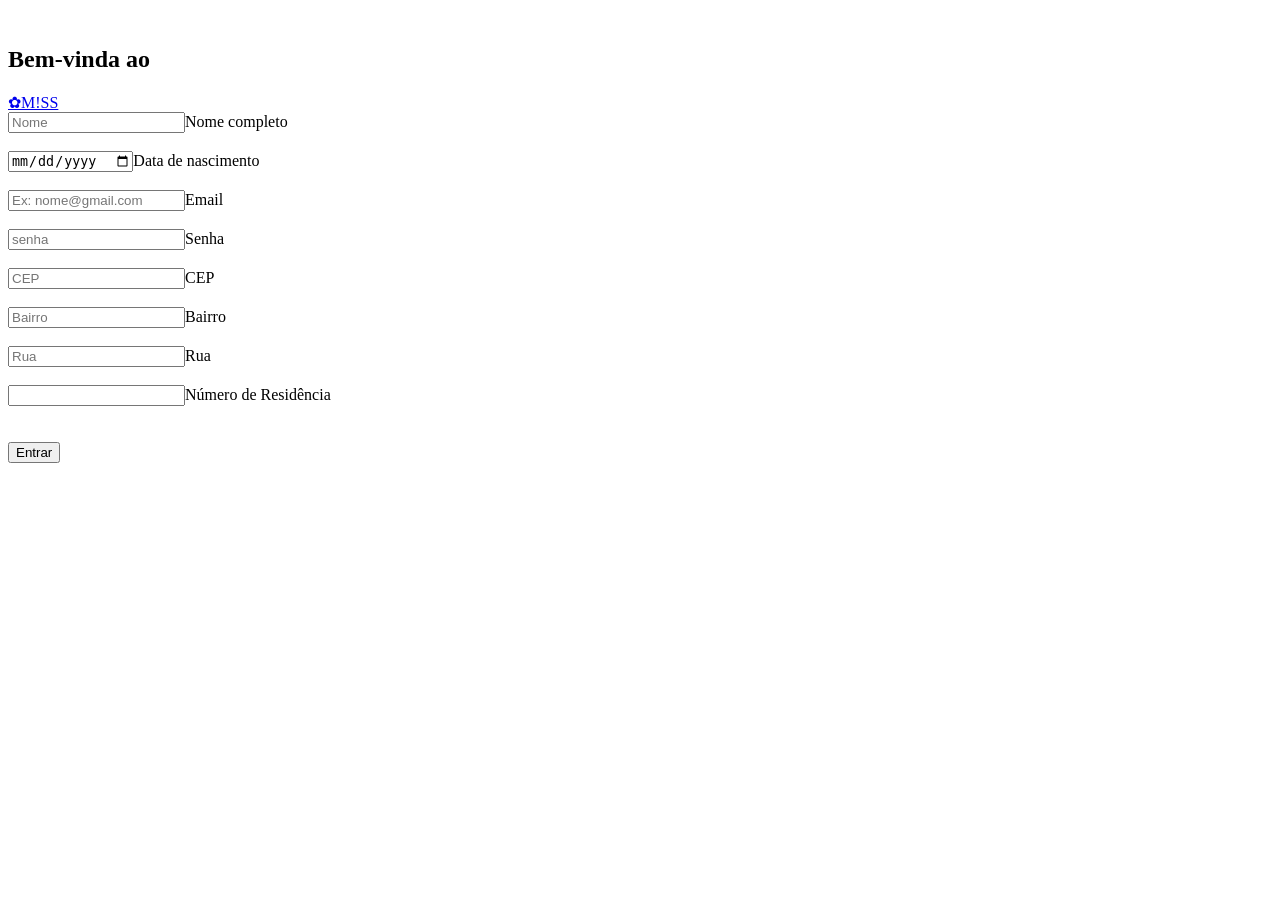
==== cadastro.html @ 67e5e9c2 "Cria formulário de cadastro" ====
<!DOCTYPE html>
<html>
<head>
  <meta charset='utf-8'>
  <meta http-equiv='X-UA-Compatible' content='IE=edge'>
  <title>M!SS - Rede de Proteção</title>
  <meta name='viewport' content='width=device-width, initial-scale=1'>
  <link rel='stylesheet' type='text/css' media='screen' href='style.css'>
  <script src="model.js"></script>
  <script src="view.js"></script>
  <script src="controller.js"></script>
</head>
<header class="topbar">
</header>
<body>
  <div>
    <img src=''>
  </div>
  <div class = "intro">
    <h2>Bem-vinda ao</h2>
    <div class="logo">
    <a class="logo" href="#" aria-label="M!SS início"><span class="logo-flower">✿</span>M!SS</a>
  </div>
  </div>
  <div class="forms">
    <input type="text" placeholder="Nome">Nome completo</input>
    <br>
    <br>
    <input type="date" placeholder="00/00/0000">Data de nascimento</input>
    <br>
    <br>
    <input type="text" placeholder="Ex: nome@gmail.com">Email</input>
    <br>
    <br>
    <input type="password" placeholder="senha">Senha</input>
    <br>
    <br>
    <input type=" " placeholder="CEP">CEP</input>
    <br>
    <br>
    <input type="text" placeholder="Bairro">Bairro</input>
    <br>
    <br>
    <input type="text" placeholder="Rua">Rua</input>
    <br>
    <br>
    <input type="text" placeholder="">Número de Residência</div>
  </div>
  <br>
  <br>
  <button>Entrar</button>
</body>
</html>
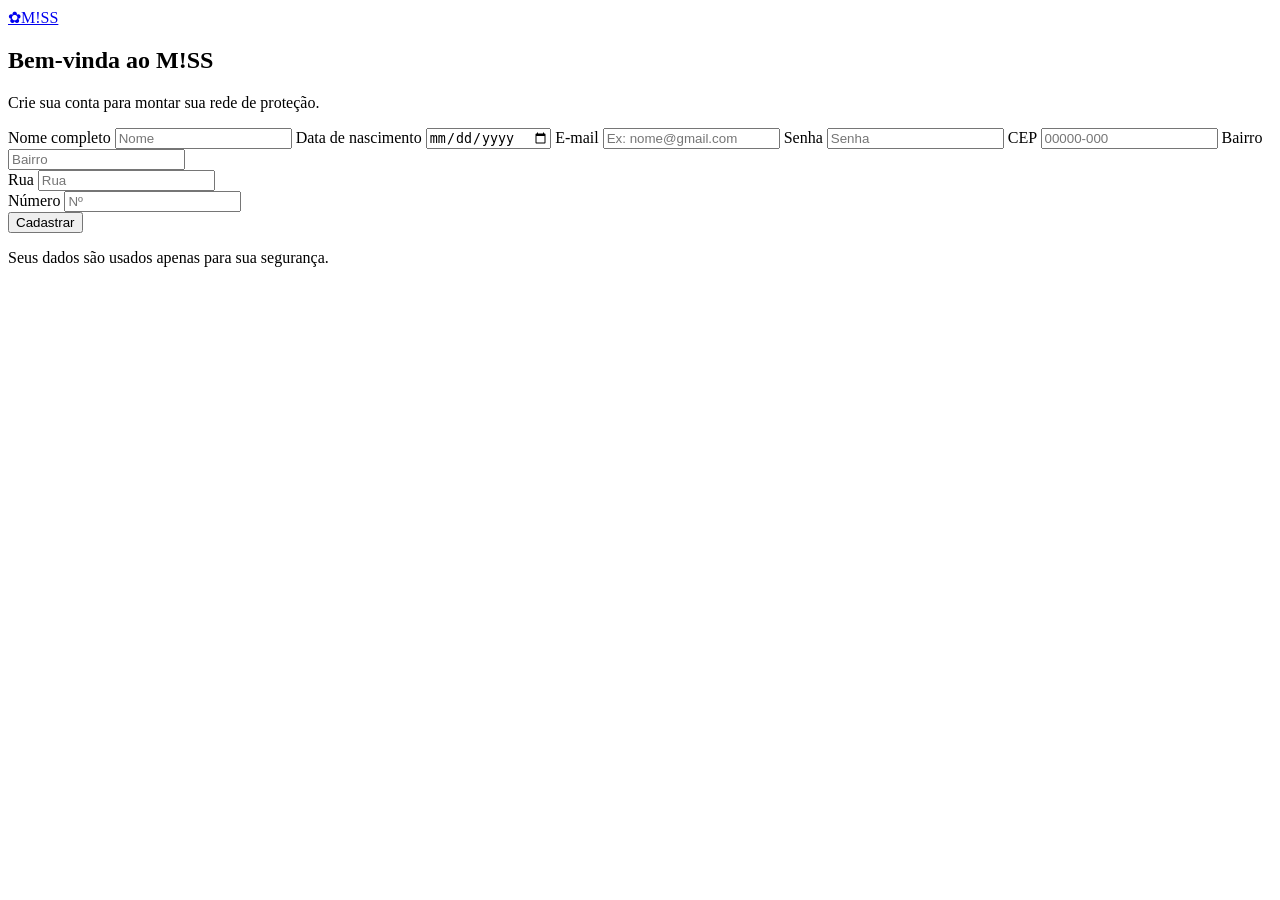
==== commit c6bd8231: "Ajusta elementos da página" ====
--- a/cadastro.html
+++ b/cadastro.html
@@ -1,53 +1,62 @@
 <!DOCTYPE html>
-<html>
+<html lang="pt-BR">
 <head>
-  <meta charset='utf-8'>
-  <meta http-equiv='X-UA-Compatible' content='IE=edge'>
+  <meta charset="utf-8">
+  <meta http-equiv="X-UA-Compatible" content="IE=edge">
   <title>M!SS - Rede de Proteção</title>
-  <meta name='viewport' content='width=device-width, initial-scale=1'>
-  <link rel='stylesheet' type='text/css' media='screen' href='style.css'>
-  <script src="model.js"></script>
-  <script src="view.js"></script>
-  <script src="controller.js"></script>
+  <meta name="viewport" content="width=device-width, initial-scale=1">
+  <link rel="stylesheet" type="text/css" media="screen" href="style2.css">
+  <script src="model.js" defer></script>
+  <script src="view.js" defer></script>
+  <script src="controller.js" defer></script>
 </head>
-<header class="topbar">
-</header>
 <body>
-  <div>
-    <img src=''>
+  <div class="app-shell">
+    <header class="topbar">
+      <a class="logo" href="#" aria-label="M!SS início"><span class="logo-flower">✿</span>M!SS</a>
+    </header>
+
+    <main>
+      <section class="intro">
+        <h1>Bem-vinda ao M!SS</h1>
+        <p class="subheading">Crie sua conta para montar sua rede de proteção.</p>
+      </section>
+
+      <form class="form-card" id="cadastro">
+        <label for="nome">Nome completo</label>
+        <input id="nome" name="nome" type="text" placeholder="Nome" autocomplete="name" required>
+
+        <label for="nascimento">Data de nascimento</label>
+        <input id="nascimento" name="nascimento" type="date" autocomplete="bday" required>
+
+        <label for="email">E-mail</label>
+        <input id="email" name="email" type="email" placeholder="Ex: nome@gmail.com" autocomplete="email" required>
+
+        <label for="senha">Senha</label>
+        <input id="senha" name="senha" type="password" placeholder="Senha" autocomplete="new-password" required>
+
+        <label for="cep">CEP</label>
+        <input id="cep" name="cep" type="text" inputmode="numeric" maxlength="9" placeholder="00000-000" autocomplete="postal-code" required>
+
+        <label for="bairro">Bairro</label>
+        <input id="bairro" name="bairro" type="text" placeholder="Bairro" required>
+
+        <div class="form-row">
+          <div>
+            <label for="rua">Rua</label>
+            <input id="rua" name="rua" type="text" placeholder="Rua" required>
+          </div>
+          <div>
+            <label for="numero">Número</label>
+            <input id="numero" name="numero" type="text" inputmode="numeric" placeholder="Nº" required>
+          </div>
+        </div>
+
+        <button class="primary-button full-width" type="submit">Cadastrar</button>
+      </form>
+
+      <p class="disclaimer">Seus dados são usados apenas para sua segurança.</p>
+    </main>
   </div>
-  <div class = "intro">
-    <h2>Bem-vinda ao</h2>
-    <div class="logo">
-    <a class="logo" href="#" aria-label="M!SS início"><span class="logo-flower">✿</span>M!SS</a>
-  </div>
-  </div>
-  <div class="forms">
-    <input type="text" placeholder="Nome">Nome completo</input>
-    <br>
-    <br>
-    <input type="date" placeholder="00/00/0000">Data de nascimento</input>
-    <br>
-    <br>
-    <input type="text" placeholder="Ex: nome@gmail.com">Email</input>
-    <br>
-    <br>
-    <input type="password" placeholder="senha">Senha</input>
-    <br>
-    <br>
-    <input type=" " placeholder="CEP">CEP</input>
-    <br>
-    <br>
-    <input type="text" placeholder="Bairro">Bairro</input>
-    <br>
-    <br>
-    <input type="text" placeholder="Rua">Rua</input>
-    <br>
-    <br>
-    <input type="text" placeholder="">Número de Residência</div>
-  </div>
-  <br>
-  <br>
-  <button>Entrar</button>
 </body>
 </html>
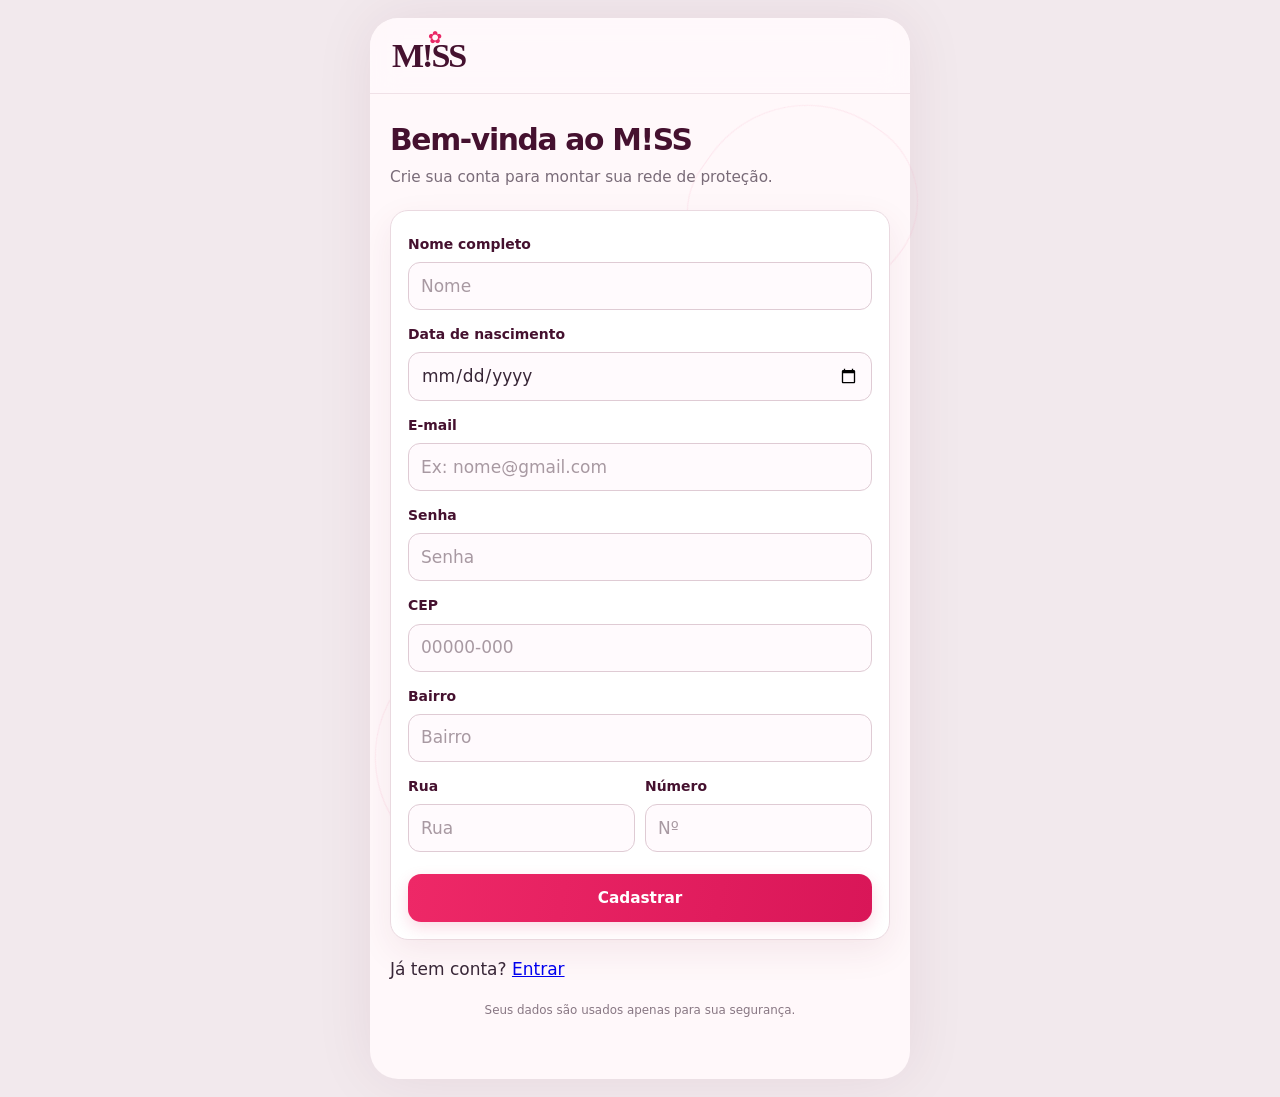
==== commit 1002e0f5: "Liga cadastro ao auth.js e à busca de CEP" ====
--- a/cadastro.html
+++ b/cadastro.html
@@ -6,9 +6,7 @@
   <title>M!SS - Rede de Proteção</title>
   <meta name="viewport" content="width=device-width, initial-scale=1">
   <link rel="stylesheet" type="text/css" media="screen" href="style2.css">
-  <script src="model.js" defer></script>
-  <script src="view.js" defer></script>
-  <script src="controller.js" defer></script>
+  <script src="auth.js" defer></script>
 </head>
 <body>
   <div class="app-shell">
@@ -36,7 +34,8 @@
         <input id="senha" name="senha" type="password" placeholder="Senha" autocomplete="new-password" required>
 
         <label for="cep">CEP</label>
-        <input id="cep" name="cep" type="text" inputmode="numeric" maxlength="9" placeholder="00000-000" autocomplete="postal-code" required>
+        <input id="cep" name="cep" type="text" inputmode="numeric" maxlength="9" pattern="\d{5}-?\d{3}" title="Digite os 8 números do CEP" placeholder="00000-000" autocomplete="postal-code" required>
+        <p class="form-hint" id="cepStatus" role="status" aria-live="polite" hidden></p>
 
         <label for="bairro">Bairro</label>
         <input id="bairro" name="bairro" type="text" placeholder="Bairro" required>
@@ -52,11 +51,15 @@
           </div>
         </div>
 
+        <p class="form-hint" id="cadastroStatus" role="alert" hidden></p>
+
         <button class="primary-button full-width" type="submit">Cadastrar</button>
       </form>
+
+      <p class="form-link">Já tem conta? <a href="login.html">Entrar</a></p>
 
       <p class="disclaimer">Seus dados são usados apenas para sua segurança.</p>
     </main>
   </div>
 </body>
-</html>+</html>
--- a/style2.css
+++ b/style2.css
@@ -0,0 +1,49 @@
+:root {
+    --pink:#e92867; --pink-dark:#9f1749; --rose:#f9dce7; --rose-pale:#fff5f7;
+    --plum:#45112f; --ink:#382637; --muted:#796b78; --line:#ead9e0;
+    --white:#fff; --bg:#fff8fa; --danger:#f32e3e;
+    --shadow:0 12px 34px #7d244014;
+}
+*{box-sizing:border-box}
+html{font-size:17px}
+body{margin:0;background:#f2e9ed;color:var(--ink);font-family:Inter,ui-sans-serif,system-ui,-apple-system,"Segoe UI",sans-serif;line-height:1.45}
+button,input,select{font:inherit}
+button{cursor:pointer}
+button:focus-visible,input:focus-visible,select:focus-visible,a:focus-visible{outline:3px solid #4b74ff;outline-offset:3px}
+.app-shell{position:relative;width:min(100%,540px);min-height:100dvh;margin:0 auto;background:var(--bg);overflow:hidden;box-shadow:0 0 60px #5a173014}
+.app-shell::before,.app-shell::after{content:"";position:fixed;pointer-events:none;width:210px;height:210px;border:1px solid #f4a9c3;border-radius:58% 42% 62% 38%;opacity:.22;transform:rotate(35deg);z-index:0}
+.app-shell::before{top:100px;right:calc(50% - 270px)}
+.app-shell::after{bottom:40px;left:calc(50% - 270px);transform:rotate(-35deg)}
+   
+.topbar{height:76px;padding:0 22px;display:flex;align-items:center;justify-content:space-between;border-bottom:1px solid #f0e1e7;background:#fff9fbdd;backdrop-filter:blur(14px);position:sticky;top:0;z-index:5}
+
+.logo{position:relative;color:var(--plum);text-decoration:none;font-family:Georgia,serif;font-size:2rem;font-weight:800;letter-spacing:-2px}
+.logo-flower{position:absolute;color:var(--pink);font-family:system-ui;font-size:1rem;top:-6px;left:36px;letter-spacing:0}
+   
+main{position:relative;z-index:1;padding:24px 20px 60px}
+.intro{margin:5px 0 22px}
+.eyebrow{font-size:.68rem;letter-spacing:.13em;font-weight:850;color:var(--pink-dark);margin:0 0 6px}
+h1{font-size:1.75rem;line-height:1.15;letter-spacing:-.045em;margin:0;color:var(--plum)}
+h2{font-size:1.3rem;margin:.2rem 0 .5rem;color:var(--plum)}
+.subheading{font-size:.9rem;color:var(--muted);margin:.5rem 0 0}
+   
+.form-card{display:grid;gap:8px;background:#fff;border:1px solid var(--line);border-radius:18px;padding:17px;box-shadow:var(--shadow)}
+.form-card label{font-weight:800;font-size:.82rem;margin-top:6px;color:var(--plum)}
+input,select{width:100%;min-height:48px;border:1px solid #dfcbd4;border-radius:12px;background:#fffafd;color:var(--ink);padding:10px 12px}
+input::placeholder{color:#a899a2}
+input:focus{border-color:var(--pink)}
+.form-row{display:grid;grid-template-columns:1fr 1fr;gap:10px}
+.form-row>div{display:grid;gap:8px}
+.form-hint{font-size:.75rem;color:var(--muted);margin:6px 0}
+   
+.primary-button,.secondary-button{min-height:48px;padding:11px 16px;border-radius:13px;font-weight:850;font-size:.9rem}
+.primary-button{border:0;background:linear-gradient(100deg,#ee2867,#d91658);color:#fff;box-shadow:0 6px 15px #e928672b}
+.primary-button:hover{filter:brightness(.97)}
+.secondary-button{background:white;border:1px solid #d7c5cd;color:var(--plum)}
+.full-width{width:100%}
+.form-card .primary-button{margin-top:14px}
+   
+.disclaimer{font-size:.7rem;color:#887783;text-align:center;margin:20px 10px 0}
+   
+@media(min-width:541px){body{padding:18px 0}.app-shell{min-height:calc(100dvh - 36px);border-radius:28px}.topbar{border-radius:28px 28px 0 0}}
+@media(prefers-reduced-motion:reduce){*,*::before,*::after{animation:none!important;transition:none!important}}   
